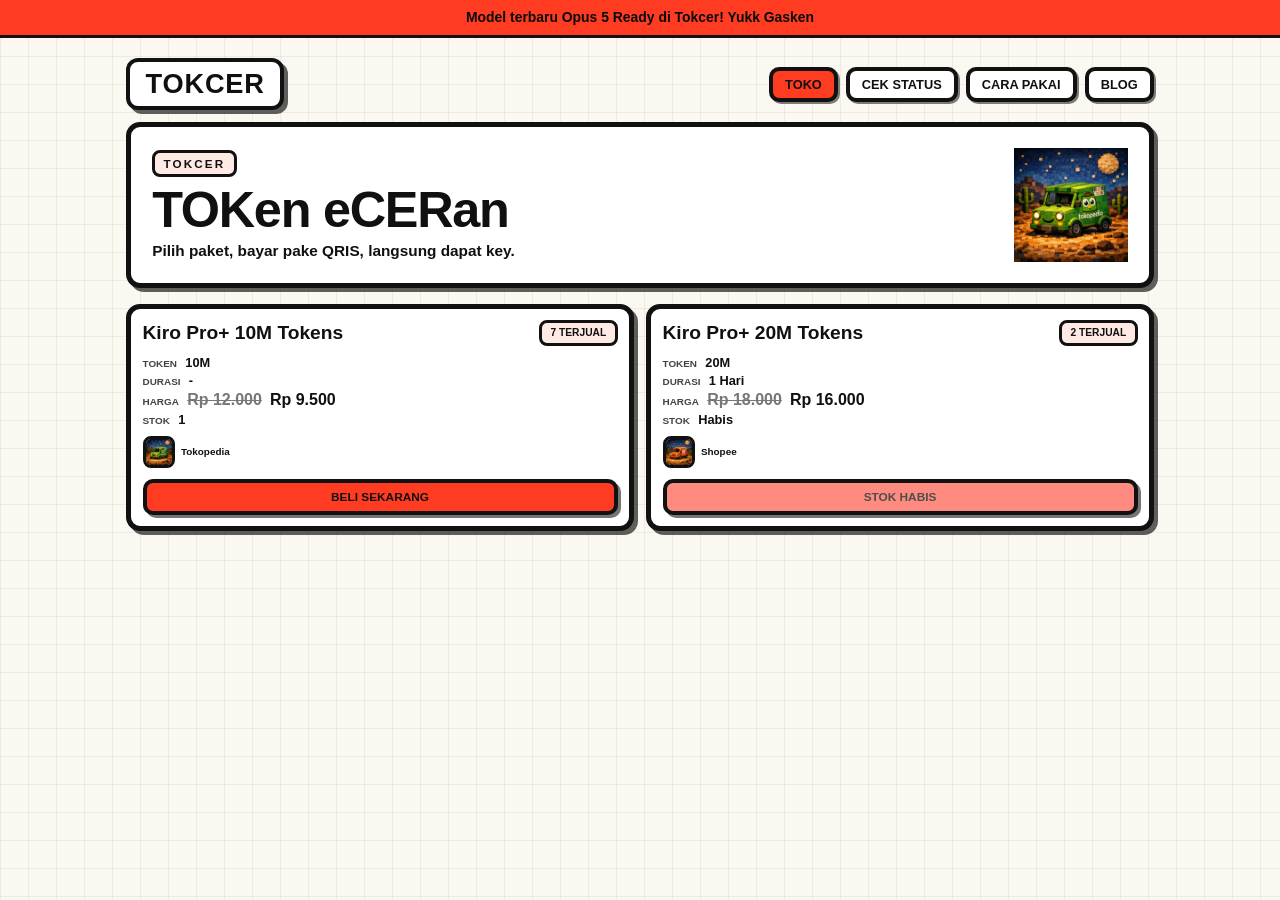
==== index.html @ 510beac7 "Merge branch 'main' of https://github.com/Patrama/Simple-Bio" ====
<!doctype html>
<html lang="en">
  <head>
    <meta charset="UTF-8" />
    <meta
      name="viewport"
      content="width=device-width, initial-scale=1.0, viewport-fit=cover"
    />
    <meta
      name="description"
      content="TOKCER storefront for instant token packages."
    />
    <link
      rel="icon"
      type="image/x-icon"
      href="page/tokopedia/img/Tokped-ICO.webp"
      sizes="16x16"
    />
    <title>TOKCER</title>

    <link rel="preload" as="image" href="img/Tokopedia.webp" />
    <link rel="preload" as="image" href="img/Shopee.webp" />
    <link rel="stylesheet" href="css/style.css" />
  </head>
  <body>
    <div class="announcement" role="status">
      Model terbaru Opus 5 Ready di Tokcer! Yukk Gasken
    </div>

    <div class="viewport">
      <div class="page">
        <header class="top-nav">
          <a href="index.html" class="logo" aria-label="TOKCER homepage"
            >TOKCER</a
          >

          <nav class="menu" aria-label="Primary">
            <a class="pill active" href="index.html">TOKO</a>
            <a class="pill" href="page/tokopedia/index.html">CEK STATUS</a>
            <a class="pill" href="page/shopee/index.html">CARA PAKAI</a>
            <a class="pill" href="#">BLOG</a>
          </nav>
        </header>

        <main>
          <section class="hero frame" aria-labelledby="heroHeading">
            <div class="hero-copy">
              <p class="hero-kicker">TOKCER</p>
              <h1 id="heroHeading">TOKen eCERan</h1>
              <p class="hero-subtitle">
                Pilih paket, bayar pake QRIS, langsung dapat key.
              </p>
            </div>
            <img
              src="img/Tokopedia.webp"
              width="112"
              height="112"
              fetchpriority="high"
              decoding="async"
              alt="TOKCER mascot"
              class="hero-mascot"
            />
          </section>

          <section
            aria-label="Product list"
            id="productGrid"
            class="product-grid"
          ></section>
        </main>

        <!-- <footer class="page-footer">
        <small>© 2026 TOKCER</small>
        <nav aria-label="Footer links">
          <a href="index.html">TOKO</a>
          <a href="page/tokopedia/index.html">CEK STATUS</a>
          <a href="page/shopee/index.html">CARA PAKAI</a>
          <a href="#">BLOG</a>
        </nav>
      </footer> -->
      </div>
    </div>

    <script src="js/script.js" defer></script>
  </body>
</html>
---- css/style.css ----
:root {
  --bg: #fbf8f1;
  --ink: #101010;
  --ink-soft: #444;
  --accent: #ff3c22;
  --surface: #ffffff;
  --border: #111111;
  --radius: 14px;
  --frame-shadow: 4px 4px 0 rgba(0, 0, 0, 0.62);
}

* {
  box-sizing: border-box;
}

html,
body {
  margin: 0;
  padding: 0;
  width: 100%;
  height: 100%;
  overflow: hidden;
}

body {
  display: flex;
  flex-direction: column;
  color: var(--ink);
  font-family: "Trebuchet MS", "Segoe UI", Tahoma, sans-serif;
  background-color: var(--bg);
  background-image:
    linear-gradient(to right, rgba(0, 0, 0, 0.05) 1px, transparent 1px),
    linear-gradient(to bottom, rgba(0, 0, 0, 0.05) 1px, transparent 1px);
  background-size: 28px 28px;
}

.announcement {
  flex: 0 0 auto;
  background: var(--accent);
  color: #0a0a0a;
  text-align: center;
  font-weight: 700;
  font-size: 0.87rem;
  padding: 0.58rem 1rem;
  border-bottom: 3px solid var(--border);
}

.viewport {
  flex: 1 1 auto;
  min-height: 0;
  overflow: hidden;
  display: flex;
  justify-content: center;
  align-items: flex-start;
  padding: 0.35rem;
}

.page {
  transform: scale(var(--page-scale, 1));
  transform-origin: top center;
  width: min(1040px, 96vw);
  min-width: 0;
  margin-inline: auto;
  padding: clamp(0.4rem, 1.2vw, 1rem) 0.4rem clamp(0.45rem, 1.2vw, 0.95rem);
}

.top-nav {
  display: flex;
  justify-content: space-between;
  align-items: center;
  gap: 1rem;
  flex-wrap: wrap;
}

.logo {
  text-decoration: none;
  font-size: 1.7rem;
  font-weight: 900;
  letter-spacing: 0.03em;
  color: var(--ink);
  background: var(--surface);
  border: 4px solid var(--border);
  border-radius: 12px;
  padding: 0.35rem 0.95rem;
  box-shadow: var(--frame-shadow);
}

.menu {
  display: flex;
  gap: 0.5rem;
  flex-wrap: wrap;
  justify-content: flex-end;
}

.pill {
  text-decoration: none;
  color: var(--ink);
  font-weight: 900;
  font-size: 0.8rem;
  border: 4px solid var(--border);
  background: var(--surface);
  border-radius: 10px;
  padding: 0.38rem 0.75rem;
  box-shadow: 2px 2px 0 rgba(0, 0, 0, 0.5);
}

.pill:hover,
.pill:focus-visible {
  transform: translate(-1px, -1px);
}

.pill.active {
  background: var(--accent);
}

main {
  margin-top: clamp(0.5rem, 1vw, 1rem);
}

.frame {
  background: var(--surface);
  border: 5px solid var(--border);
  border-radius: var(--radius);
  box-shadow: var(--frame-shadow);
}

.hero {
  display: flex;
  justify-content: space-between;
  gap: 1rem;
  align-items: center;
  padding: clamp(0.62rem, 1.7vw, 1.3rem);
}

.hero-copy {
  min-width: 0;
}

.hero-kicker {
  margin: 0;
  display: inline-block;
  font-size: 0.73rem;
  font-weight: 900;
  letter-spacing: 0.18em;
  background: #ffe9e4;
  border: 3px solid var(--border);
  border-radius: 8px;
  padding: 0.25rem 0.52rem;
}

.hero h1 {
  margin: 0.56rem 0 0;
  font-size: clamp(1.4rem, 4.5vw, 3.15rem);
  line-height: 0.95;
  letter-spacing: -0.025em;
  font-weight: 900;
}

.hero-subtitle {
  margin: 0.5rem 0 0;
  font-size: clamp(0.76rem, 1.2vw, 1rem);
  font-weight: 700;
}

.hero-mascot {
  display: block;
  width: clamp(72px, 13vw, 114px);
  height: auto;
  object-fit: contain;
}

.product-grid {
  margin-top: clamp(0.62rem, 1.5vw, 1rem);
  display: grid;
  grid-template-columns: repeat(2, minmax(0, 1fr));
  gap: 0.7rem;
}

.product-card {
  padding: 0.68rem 0.72rem;
  content-visibility: auto;
  contain-intrinsic-size: 460px;
}

.product-head {
  display: flex;
  align-items: center;
  justify-content: space-between;
  gap: 0.8rem;
}

.product-title {
  margin: 0;
  font-size: clamp(0.86rem, 1.5vw, 1.35rem);
  line-height: 1.14;
}

.sold-badge {
  display: inline-block;
  border: 3px solid var(--border);
  border-radius: 8px;
  padding: 0.28rem 0.52rem;
  font-size: 0.64rem;
  font-weight: 900;
  white-space: nowrap;
  background: #ffe9e4;
}

.meta {
  margin: 0.58rem 0;
  display: grid;
  grid-template-columns: 1fr;
  gap: 0.18rem;
}

.meta-row {
  display: flex;
  align-items: baseline;
  justify-content: flex-start;
  gap: 0.52rem;
}

.meta-label {
  text-transform: uppercase;
  font-size: 0.62rem;
  font-weight: 900;
  color: var(--ink-soft);
}

.meta-value {
  font-size: 0.8rem;
  font-weight: 900;
}

.price-line {
  display: flex;
  align-items: baseline;
  flex-wrap: wrap;
  gap: 0.5rem;
  font-weight: 900;
}

.price-old {
  color: #777;
  text-decoration: line-through;
}

.price-new {
  color: #101010;
}

.buy-btn {
  width: 100%;
  margin-top: 0.42rem;
  border: 4px solid var(--border);
  border-radius: 10px;
  font-size: 0.74rem;
  font-weight: 900;
  padding: 0.46rem 0.6rem;
  background: var(--accent);
  color: #101010;
  box-shadow: 3px 3px 0 rgba(0, 0, 0, 0.54);
  cursor: pointer;
}

.buy-btn:disabled {
  background: #ff8b80;
  color: #4d4d4d;
  cursor: not-allowed;
}

.thumb-link {
  display: inline-flex;
  gap: 0.4rem;
  align-items: center;
  text-decoration: none;
  color: inherit;
}

.thumb-link img {
  width: 32px;
  height: 32px;
  border-radius: 8px;
  object-fit: cover;
  border: 3px solid var(--border);
}

.thumb-link span {
  font-size: 0.62rem;
  font-weight: 900;
}

.page-footer {
  margin-top: 2rem;
  border-top: 2px solid rgba(0, 0, 0, 0.22);
  padding-top: 0.88rem;
  display: flex;
  justify-content: space-between;
  gap: 0.8rem;
  flex-wrap: wrap;
  font-size: 0.8rem;
  font-weight: 800;
}

.page-footer nav {
  display: flex;
  gap: 0.9rem;
  flex-wrap: wrap;
}

.page-footer a {
  color: var(--ink);
}

@media (max-width: 840px) {
  .product-grid {
    grid-template-columns: 1fr;
  }

  .hero {
    align-items: flex-start;
  }
}

@media (max-width: 620px) {
  .top-nav {
    justify-content: center;
  }

  .menu {
    justify-content: center;
  }

  .hero {
    flex-direction: row;
    text-align: left;
  }

  .hero-mascot {
    align-self: flex-end;
  }

  .hero-subtitle {
    line-height: 1.2;
  }
}

@media (max-height: 760px) {
  .announcement {
    font-size: 0.72rem;
    padding-block: 0.4rem;
  }

  .pill {
    border-width: 3px;
    padding: 0.27rem 0.5rem;
    font-size: 0.69rem;
  }

  .logo {
    font-size: 1.2rem;
    border-width: 3px;
    padding: 0.25rem 0.64rem;
  }

  .frame {
    border-width: 4px;
  }
}

@media (max-height: 660px) {
  .thumb-link {
    display: none;
  }
}

@media (max-height: 600px) {
  .hero-subtitle {
    display: none;
  }
}
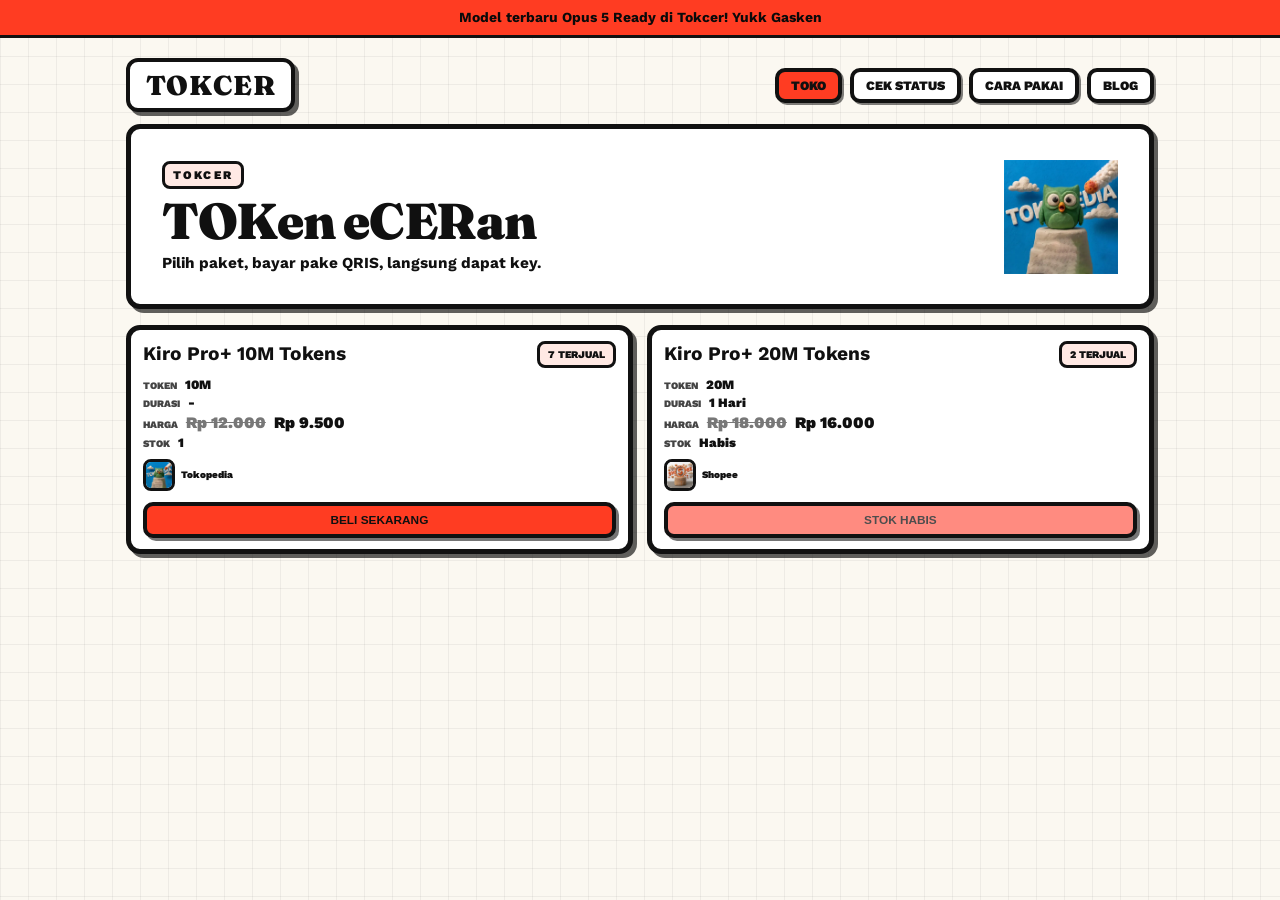
==== commit 7a649cb4: "refactor: remove legacy theme and viewport scripts, add unified storefront logic - Deleted theme-ini" ====
--- a/index.html
+++ b/index.html
@@ -1,3 +1,5 @@
+<!-- @format -->
+
 <!doctype html>
 <html lang="en">
   <head>
@@ -13,13 +15,31 @@
     <link
       rel="icon"
       type="image/x-icon"
-      href="page/tokopedia/img/Tokped-ICO.webp"
+      href="img/Tokped-ICO.webp"
       sizes="16x16"
     />
     <title>TOKCER</title>
 
-    <link rel="preload" as="image" href="img/Tokopedia.webp" />
-    <link rel="preload" as="image" href="img/Shopee.webp" />
+    <link rel="preconnect" href="https://fonts.googleapis.com" />
+    <link rel="preconnect" href="https://fonts.gstatic.com" crossorigin />
+    <link
+      rel="preload"
+      as="image"
+      href="img/Tokopedia-Clay-Style.webp"
+      fetchpriority="high"
+    />
+    <link
+      href="https://fonts.googleapis.com/css2?family=Fraunces:opsz,wght@9..144,900&family=Work+Sans:wght@700;900&display=swap"
+      rel="stylesheet"
+      media="print"
+      onload="this.media = 'all'"
+    />
+    <noscript>
+      <link
+        href="https://fonts.googleapis.com/css2?family=Fraunces:opsz,wght@9..144,900&family=Work+Sans:wght@700;900&display=swap"
+        rel="stylesheet"
+      />
+    </noscript>
     <link rel="stylesheet" href="css/style.css" />
   </head>
   <body>
@@ -36,8 +56,8 @@
 
           <nav class="menu" aria-label="Primary">
             <a class="pill active" href="index.html">TOKO</a>
-            <a class="pill" href="page/tokopedia/index.html">CEK STATUS</a>
-            <a class="pill" href="page/shopee/index.html">CARA PAKAI</a>
+            <a class="pill" href="page/tokopedia.html">CEK STATUS</a>
+            <a class="pill" href="page/shopee.html">CARA PAKAI</a>
             <a class="pill" href="#">BLOG</a>
           </nav>
         </header>
@@ -52,7 +72,7 @@
               </p>
             </div>
             <img
-              src="img/Tokopedia.webp"
+              src="img/Tokopedia-Clay-Style.webp"
               width="112"
               height="112"
               fetchpriority="high"
@@ -73,8 +93,8 @@
         <small>© 2026 TOKCER</small>
         <nav aria-label="Footer links">
           <a href="index.html">TOKO</a>
-          <a href="page/tokopedia/index.html">CEK STATUS</a>
-          <a href="page/shopee/index.html">CARA PAKAI</a>
+          <a href="page/tokopedia.html">CEK STATUS</a>
+          <a href="page/shopee.html">CARA PAKAI</a>
           <a href="#">BLOG</a>
         </nav>
       </footer> -->
--- a/css/style.css
+++ b/css/style.css
@@ -1,3 +1,5 @@
+/** @format */
+
 :root {
   --bg: #fbf8f1;
   --ink: #101010;
@@ -18,15 +20,14 @@
   margin: 0;
   padding: 0;
   width: 100%;
-  height: 100%;
-  overflow: hidden;
 }
 
 body {
+  min-height: 100dvh;
   display: flex;
   flex-direction: column;
   color: var(--ink);
-  font-family: "Trebuchet MS", "Segoe UI", Tahoma, sans-serif;
+  font-family: "Work Sans", "Trebuchet MS", "Segoe UI", Tahoma, sans-serif;
   background-color: var(--bg);
   background-image:
     linear-gradient(to right, rgba(0, 0, 0, 0.05) 1px, transparent 1px),
@@ -47,8 +48,6 @@
 
 .viewport {
   flex: 1 1 auto;
-  min-height: 0;
-  overflow: hidden;
   display: flex;
   justify-content: center;
   align-items: flex-start;
@@ -56,8 +55,6 @@
 }
 
 .page {
-  transform: scale(var(--page-scale, 1));
-  transform-origin: top center;
   width: min(1040px, 96vw);
   min-width: 0;
   margin-inline: auto;
@@ -73,6 +70,7 @@
 }
 
 .logo {
+  font-family: "Fraunces", "Trebuchet MS", Georgia, serif;
   text-decoration: none;
   font-size: 1.7rem;
   font-weight: 900;
@@ -149,6 +147,7 @@
 }
 
 .hero h1 {
+  font-family: "Fraunces", "Trebuchet MS", Georgia, serif;
   margin: 0.56rem 0 0;
   font-size: clamp(1.4rem, 4.5vw, 3.15rem);
   line-height: 0.95;
@@ -172,7 +171,7 @@
 .product-grid {
   margin-top: clamp(0.62rem, 1.5vw, 1rem);
   display: grid;
-  grid-template-columns: repeat(2, minmax(0, 1fr));
+  grid-template-columns: repeat(auto-fit, minmax(min(280px, 100%), 1fr));
   gap: 0.7rem;
 }
 
@@ -180,6 +179,9 @@
   padding: 0.68rem 0.72rem;
   content-visibility: auto;
   contain-intrinsic-size: 460px;
+  transition:
+    transform 0.15s ease,
+    box-shadow 0.15s ease;
 }
 
 .product-head {
@@ -261,6 +263,9 @@
   color: #101010;
   box-shadow: 3px 3px 0 rgba(0, 0, 0, 0.54);
   cursor: pointer;
+  transition:
+    transform 0.15s ease,
+    box-shadow 0.15s ease;
 }
 
 .buy-btn:disabled {
@@ -313,12 +318,24 @@
 }
 
 @media (max-width: 840px) {
-  .product-grid {
-    grid-template-columns: 1fr;
-  }
-
   .hero {
     align-items: flex-start;
+  }
+}
+
+/* Desktop: stronger hero presence and tighter card grid */
+@media (min-width: 900px) {
+  .hero {
+    padding: clamp(1.1rem, 2.4vw, 1.9rem);
+  }
+
+  .hero h1 {
+    font-size: clamp(2.1rem, 4.2vw, 3.15rem);
+  }
+
+  .product-grid {
+    grid-template-columns: repeat(auto-fit, minmax(300px, 1fr));
+    gap: 0.85rem;
   }
 }
 
@@ -379,3 +396,40 @@
     display: none;
   }
 }
+
+:focus-visible {
+  outline: 3px solid var(--accent);
+  outline-offset: 2px;
+}
+
+/* Desktop refinements: hover states only for fine pointers */
+@media (hover: hover) and (pointer: fine) {
+  .logo:hover,
+  .pill:hover {
+    transform: translate(-1px, -1px);
+  }
+
+  .product-card:hover {
+    transform: translate(-2px, -2px);
+    box-shadow: 6px 6px 0 rgba(0, 0, 0, 0.62);
+  }
+
+  .buy-btn:hover {
+    transform: translate(-1px, -1px);
+    box-shadow: 4px 4px 0 rgba(0, 0, 0, 0.54);
+  }
+
+  .buy-btn:active {
+    transform: translate(1px, 1px);
+    box-shadow: 2px 2px 0 rgba(0, 0, 0, 0.54);
+  }
+}
+
+@media (prefers-reduced-motion: reduce) {
+  *,
+  *::before,
+  *::after {
+    transition-duration: 0.01ms !important;
+    animation-duration: 0.01ms !important;
+  }
+}
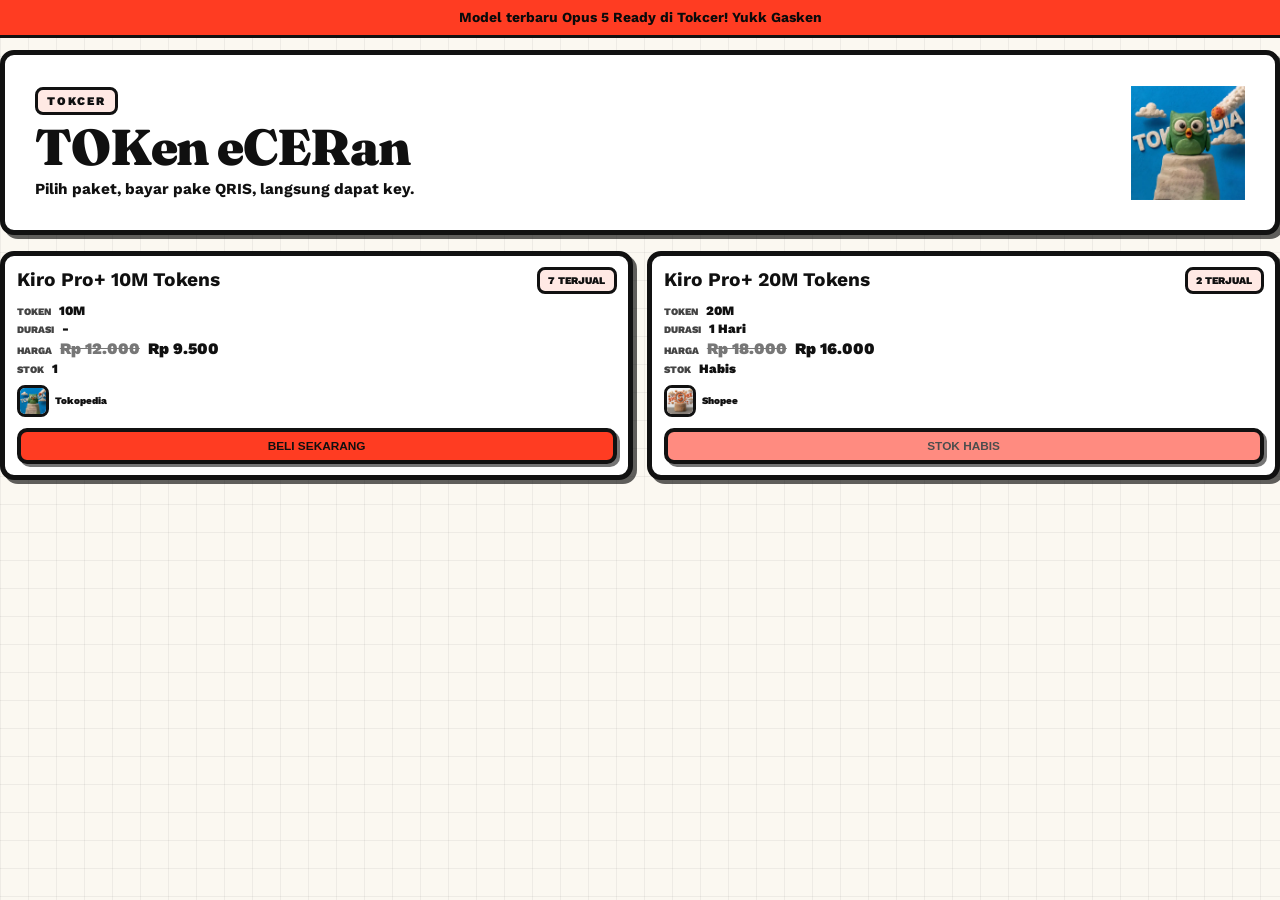
==== commit d7d188f1: "refactor: comment out unused viewport and navigation sections in index.html" ====
--- a/index.html
+++ b/index.html
@@ -47,19 +47,12 @@
       Model terbaru Opus 5 Ready di Tokcer! Yukk Gasken
     </div>
 
-    <div class="viewport">
+    <!-- <div class="viewport">
       <div class="page">
         <header class="top-nav">
           <a href="index.html" class="logo" aria-label="TOKCER homepage"
             >TOKCER</a
-          >
-
-          <nav class="menu" aria-label="Primary">
-            <a class="pill active" href="index.html">TOKO</a>
-            <a class="pill" href="page/tokopedia.html">CEK STATUS</a>
-            <a class="pill" href="page/shopee.html">CARA PAKAI</a>
-            <a class="pill" href="#">BLOG</a>
-          </nav>
+          > -->
         </header>
 
         <main>
@@ -88,16 +81,6 @@
             class="product-grid"
           ></section>
         </main>
-
-        <!-- <footer class="page-footer">
-        <small>© 2026 TOKCER</small>
-        <nav aria-label="Footer links">
-          <a href="index.html">TOKO</a>
-          <a href="page/tokopedia.html">CEK STATUS</a>
-          <a href="page/shopee.html">CARA PAKAI</a>
-          <a href="#">BLOG</a>
-        </nav>
-      </footer> -->
       </div>
     </div>
 
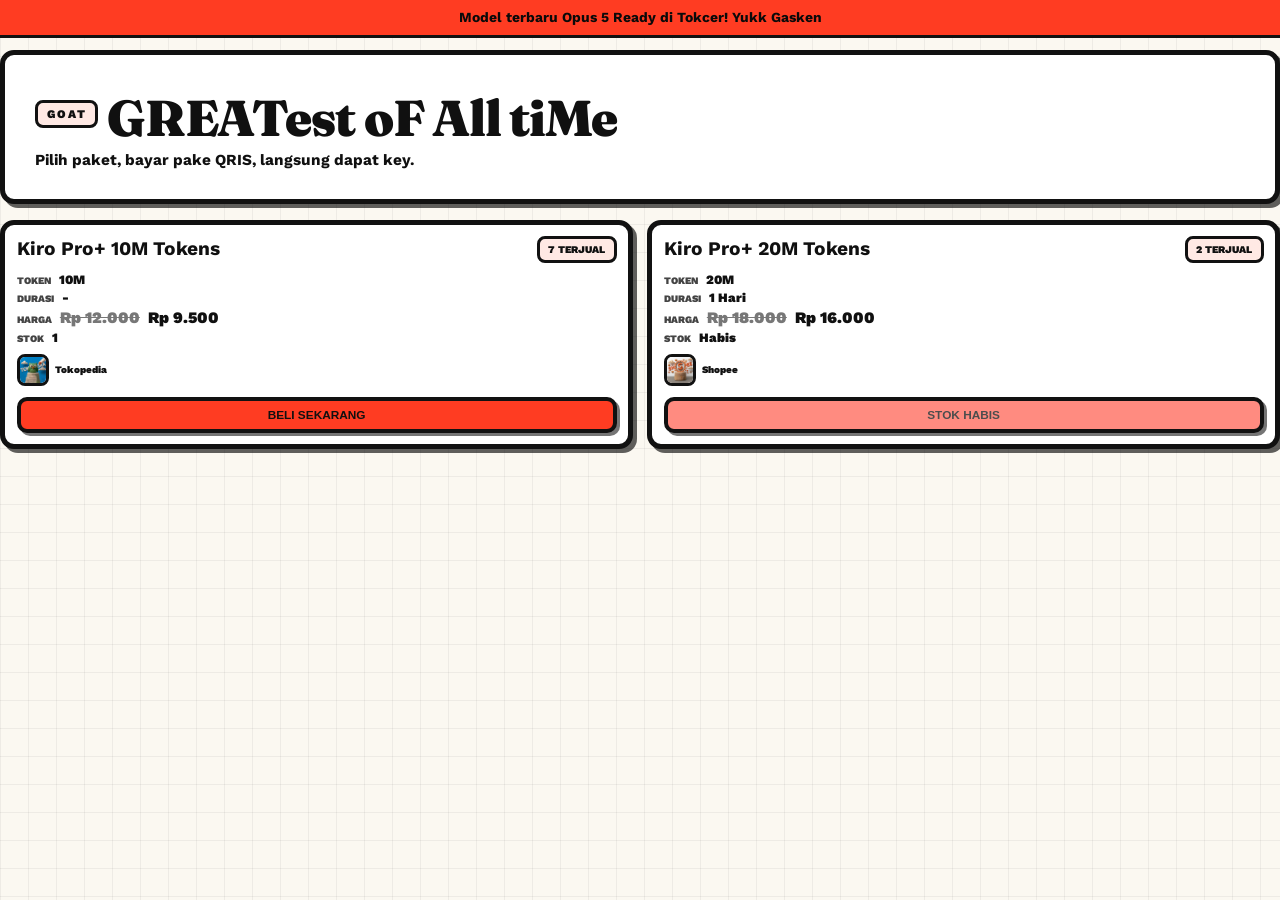
==== commit 7da7ab3a: "feat: enhance hero section layout with flexbox and update content" ====
--- a/index.html
+++ b/index.html
@@ -58,21 +58,14 @@
         <main>
           <section class="hero frame" aria-labelledby="heroHeading">
             <div class="hero-copy">
-              <p class="hero-kicker">TOKCER</p>
-              <h1 id="heroHeading">TOKen eCERan</h1>
+              <div class="hero-heading-row">
+                <p class="hero-kicker">GOAT</p>
+                <h1 id="heroHeading">GREATest oF All tiMe</h1>
+              </div>
               <p class="hero-subtitle">
                 Pilih paket, bayar pake QRIS, langsung dapat key.
               </p>
             </div>
-            <img
-              src="img/Tokopedia-Clay-Style.webp"
-              width="112"
-              height="112"
-              fetchpriority="high"
-              decoding="async"
-              alt="TOKCER mascot"
-              class="hero-mascot"
-            />
           </section>
 
           <section
--- a/css/style.css
+++ b/css/style.css
@@ -134,6 +134,17 @@
   min-width: 0;
 }
 
+.hero-heading-row {
+  display: flex;
+  align-items: center;
+  gap: 0.55rem;
+  flex-wrap: wrap;
+}
+
+.hero-heading-row h1 {
+  margin: 0;
+}
+
 .hero-kicker {
   margin: 0;
   display: inline-block;
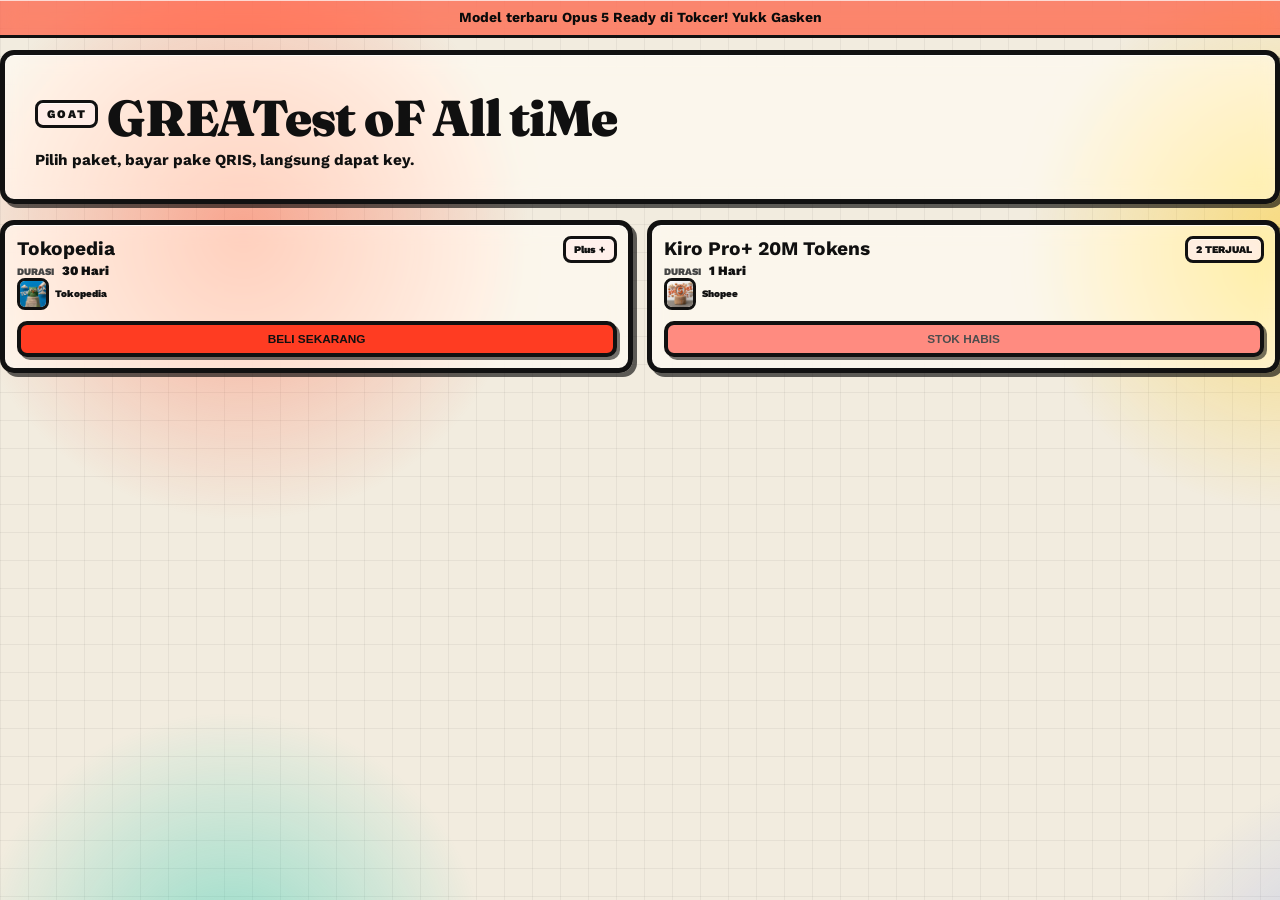
==== commit bce650c5: "feat: update styles for neobrutalism and glassmorphism, enhance product details" ====
--- a/index.html
+++ b/index.html
@@ -12,6 +12,7 @@
       name="description"
       content="TOKCER storefront for instant token packages."
     />
+    <meta name="theme-color" content="#f2ecdf" />
     <link
       rel="icon"
       type="image/x-icon"
--- a/css/style.css
+++ b/css/style.css
@@ -1,14 +1,27 @@
 /** @format */
 
 :root {
-  --bg: #fbf8f1;
+  /* Neobrutalism core */
   --ink: #101010;
   --ink-soft: #444;
   --accent: #ff3c22;
-  --surface: #ffffff;
+  --accent-soft: #ffe9e4;
   --border: #111111;
   --radius: 14px;
   --frame-shadow: 4px 4px 0 rgba(0, 0, 0, 0.62);
+
+  /* Glassmorphism */
+  --glass-bg: rgba(255, 255, 255, 0.55);
+  --glass-bg-strong: rgba(255, 255, 255, 0.68);
+  --glass-blur: 10px;
+  --glass-saturate: 180%;
+  --glass-shine: inset 0 1px 0 rgba(255, 255, 255, 0.7);
+  --accent-glass: rgba(255, 60, 34, 0.58);
+  --accent-soft-glass: rgba(255, 233, 228, 0.62);
+  --blob-1: rgba(255, 92, 60, 0.5);
+  --blob-2: rgba(255, 196, 0, 0.45);
+  --blob-3: rgba(94, 132, 255, 0.42);
+  --blob-4: rgba(0, 196, 168, 0.4);
 }
 
 * {
@@ -28,22 +41,62 @@
   flex-direction: column;
   color: var(--ink);
   font-family: "Work Sans", "Trebuchet MS", "Segoe UI", Tahoma, sans-serif;
-  background-color: var(--bg);
+  /* Warm base + faint neobrutalist blueprint grid (static canvas layer) */
+  background-color: #f2ecdf;
   background-image:
     linear-gradient(to right, rgba(0, 0, 0, 0.05) 1px, transparent 1px),
     linear-gradient(to bottom, rgba(0, 0, 0, 0.05) 1px, transparent 1px);
   background-size: 28px 28px;
 }
 
+/* Color blobs behind the glass — a single fixed layer animated with
+   transform only (GPU-composited, no repaint). */
+body::before {
+  content: "";
+  position: fixed;
+  inset: 0;
+  z-index: -1;
+  pointer-events: none;
+  background-image:
+    radial-gradient(closest-side, var(--blob-1), transparent 72%),
+    radial-gradient(closest-side, var(--blob-2), transparent 72%),
+    radial-gradient(closest-side, var(--blob-3), transparent 72%),
+    radial-gradient(closest-side, var(--blob-4), transparent 72%);
+  background-size:
+    62vmax 62vmax,
+    58vmax 58vmax,
+    64vmax 64vmax,
+    56vmax 56vmax;
+  background-position:
+    -12vw -18vh,
+    72vw -14vh,
+    78vw 72vh,
+    -10vw 68vh;
+  background-repeat: no-repeat;
+  animation: blobFloat 26s ease-in-out infinite alternate;
+}
+
+@keyframes blobFloat {
+  from {
+    transform: translate3d(0, 0, 0) scale(1);
+  }
+  to {
+    transform: translate3d(3vw, 2.5vh, 0) scale(1.08);
+  }
+}
+
 .announcement {
   flex: 0 0 auto;
-  background: var(--accent);
+  background: var(--accent-glass);
+  -webkit-backdrop-filter: blur(var(--glass-blur)) saturate(var(--glass-saturate));
+  backdrop-filter: blur(var(--glass-blur)) saturate(var(--glass-saturate));
   color: #0a0a0a;
   text-align: center;
   font-weight: 700;
   font-size: 0.87rem;
   padding: 0.58rem 1rem;
   border-bottom: 3px solid var(--border);
+  box-shadow: var(--glass-shine);
 }
 
 .viewport {
@@ -76,11 +129,13 @@
   font-weight: 900;
   letter-spacing: 0.03em;
   color: var(--ink);
-  background: var(--surface);
+  background: var(--glass-bg-strong);
+  -webkit-backdrop-filter: blur(var(--glass-blur)) saturate(var(--glass-saturate));
+  backdrop-filter: blur(var(--glass-blur)) saturate(var(--glass-saturate));
   border: 4px solid var(--border);
   border-radius: 12px;
   padding: 0.35rem 0.95rem;
-  box-shadow: var(--frame-shadow);
+  box-shadow: var(--frame-shadow), var(--glass-shine);
 }
 
 .menu {
@@ -96,10 +151,12 @@
   font-weight: 900;
   font-size: 0.8rem;
   border: 4px solid var(--border);
-  background: var(--surface);
+  background: var(--glass-bg-strong);
+  -webkit-backdrop-filter: blur(var(--glass-blur)) saturate(var(--glass-saturate));
+  backdrop-filter: blur(var(--glass-blur)) saturate(var(--glass-saturate));
   border-radius: 10px;
   padding: 0.38rem 0.75rem;
-  box-shadow: 2px 2px 0 rgba(0, 0, 0, 0.5);
+  box-shadow: 2px 2px 0 rgba(0, 0, 0, 0.5), var(--glass-shine);
 }
 
 .pill:hover,
@@ -116,10 +173,12 @@
 }
 
 .frame {
-  background: var(--surface);
+  background: var(--glass-bg);
+  -webkit-backdrop-filter: blur(var(--glass-blur)) saturate(var(--glass-saturate));
+  backdrop-filter: blur(var(--glass-blur)) saturate(var(--glass-saturate));
   border: 5px solid var(--border);
   border-radius: var(--radius);
-  box-shadow: var(--frame-shadow);
+  box-shadow: var(--frame-shadow), var(--glass-shine);
 }
 
 .hero {
@@ -151,10 +210,13 @@
   font-size: 0.73rem;
   font-weight: 900;
   letter-spacing: 0.18em;
-  background: #ffe9e4;
+  background: var(--accent-soft-glass);
+  -webkit-backdrop-filter: blur(6px) saturate(160%);
+  backdrop-filter: blur(6px) saturate(160%);
   border: 3px solid var(--border);
   border-radius: 8px;
   padding: 0.25rem 0.52rem;
+  box-shadow: var(--glass-shine);
 }
 
 .hero h1 {
@@ -216,7 +278,10 @@
   font-size: 0.64rem;
   font-weight: 900;
   white-space: nowrap;
-  background: #ffe9e4;
+  background: var(--accent-soft-glass);
+  -webkit-backdrop-filter: blur(6px) saturate(160%);
+  backdrop-filter: blur(6px) saturate(160%);
+  box-shadow: var(--glass-shine);
 }
 
 .meta {
@@ -444,3 +509,53 @@
     animation-duration: 0.01ms !important;
   }
 }
+
+/* Graceful fallback: browsers without backdrop-filter get solid surfaces */
+@supports not ((backdrop-filter: blur(1px)) or (-webkit-backdrop-filter: blur(1px))) {
+  .announcement,
+  .logo,
+  .pill,
+  .frame,
+  .hero-kicker,
+  .sold-badge {
+    background: #ffffff;
+  }
+
+  .announcement {
+    background: var(--accent);
+  }
+
+  .hero-kicker,
+  .sold-badge {
+    background: var(--accent-soft);
+  }
+}
+
+/* Users who prefer less transparency get solid, high-contrast surfaces */
+@media (prefers-reduced-transparency: reduce) {
+  .announcement,
+  .logo,
+  .pill,
+  .frame,
+  .hero-kicker,
+  .sold-badge {
+    -webkit-backdrop-filter: none;
+    backdrop-filter: none;
+  }
+
+  .announcement,
+  .logo,
+  .pill,
+  .frame {
+    background: #ffffff;
+  }
+
+  .announcement {
+    background: var(--accent);
+  }
+
+  .hero-kicker,
+  .sold-badge {
+    background: var(--accent-soft);
+  }
+}
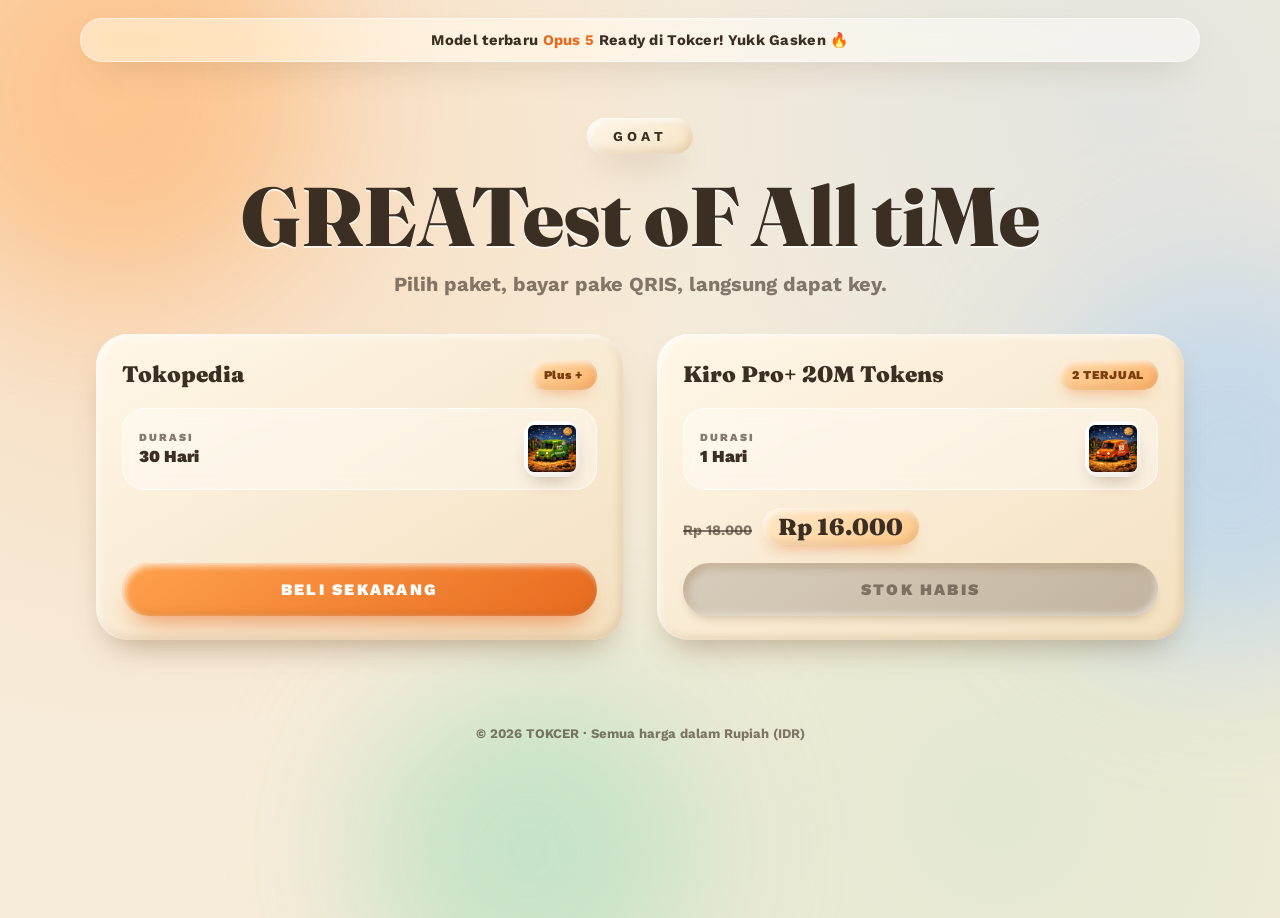
==== commit 1bc061fd: "feat: update styles for claymorphism and glassmorphism, enhance product display and layout" ====
--- a/index.html
+++ b/index.html
@@ -1,83 +1,43 @@
-<!-- @format -->
-
-<!doctype html>
-<html lang="en">
+<!DOCTYPE html>
+<html lang="id">
   <head>
     <meta charset="UTF-8" />
-    <meta
-      name="viewport"
-      content="width=device-width, initial-scale=1.0, viewport-fit=cover"
-    />
-    <meta
-      name="description"
-      content="TOKCER storefront for instant token packages."
-    />
-    <meta name="theme-color" content="#f2ecdf" />
-    <link
-      rel="icon"
-      type="image/x-icon"
-      href="img/Tokped-ICO.webp"
-      sizes="16x16"
-    />
+    <meta name="viewport" content="width=device-width, initial-scale=1.0" />
+    <meta name="theme-color" content="#f7ecd9" />
+    <meta name="description" content="TOKCER - Pilih paket, bayar pake QRIS, langsung dapat key. Model terbaru Opus 5 Ready!" />
     <title>TOKCER</title>
-
+    <link rel="icon" type="image/webp" href="img/Tokped-ICO.webp" />
     <link rel="preconnect" href="https://fonts.googleapis.com" />
     <link rel="preconnect" href="https://fonts.gstatic.com" crossorigin />
     <link
-      rel="preload"
-      as="image"
-      href="img/Tokopedia-Clay-Style.webp"
-      fetchpriority="high"
-    />
-    <link
       href="https://fonts.googleapis.com/css2?family=Fraunces:opsz,wght@9..144,900&family=Work+Sans:wght@700;900&display=swap"
       rel="stylesheet"
-      media="print"
-      onload="this.media = 'all'"
     />
-    <noscript>
-      <link
-        href="https://fonts.googleapis.com/css2?family=Fraunces:opsz,wght@9..144,900&family=Work+Sans:wght@700;900&display=swap"
-        rel="stylesheet"
-      />
-    </noscript>
     <link rel="stylesheet" href="css/style.css" />
   </head>
   <body>
-    <div class="announcement" role="status">
-      Model terbaru Opus 5 Ready di Tokcer! Yukk Gasken
-    </div>
+    <div class="blob blob-a" aria-hidden="true"></div>
+    <div class="blob blob-b" aria-hidden="true"></div>
+    <div class="blob blob-c" aria-hidden="true"></div>
 
-    <!-- <div class="viewport">
-      <div class="page">
-        <header class="top-nav">
-          <a href="index.html" class="logo" aria-label="TOKCER homepage"
-            >TOKCER</a
-          > -->
-        </header>
+    <header class="announcement glass" role="banner">
+      <p>Model terbaru <strong>Opus 5</strong> Ready di Tokcer! Yukk Gasken &#128293;</p>
+    </header>
 
-        <main>
-          <section class="hero frame" aria-labelledby="heroHeading">
-            <div class="hero-copy">
-              <div class="hero-heading-row">
-                <p class="hero-kicker">GOAT</p>
-                <h1 id="heroHeading">GREATest oF All tiMe</h1>
-              </div>
-              <p class="hero-subtitle">
-                Pilih paket, bayar pake QRIS, langsung dapat key.
-              </p>
-            </div>
-          </section>
+    <main>
+      <section class="hero" aria-label="Hero">
+        <p class="hero-kicker clay-chip">GOAT</p>
+        <h1 class="hero-title">GREATest oF All tiMe</h1>
+        <p class="hero-subtitle">Pilih paket, bayar pake QRIS, langsung dapat key.</p>
+      </section>
 
-          <section
-            aria-label="Product list"
-            id="productGrid"
-            class="product-grid"
-          ></section>
-        </main>
-      </div>
-    </div>
+      <section id="productGrid" class="product-grid" aria-label="Daftar produk"></section>
+    </main>
+
+    <footer class="site-footer">
+      <p>&copy; 2026 TOKCER &middot; Semua harga dalam Rupiah (IDR)</p>
+    </footer>
 
     <script src="js/script.js" defer></script>
   </body>
-</html>
+</html>
--- a/css/style.css
+++ b/css/style.css
@@ -1,561 +1,386 @@
-/** @format */
+/* =========================================================
+   TOKCER — Claymorphism × Glassmorphism
+   ========================================================= */
 
 :root {
-  /* Neobrutalism core */
-  --ink: #101010;
-  --ink-soft: #444;
-  --accent: #ff3c22;
-  --accent-soft: #ffe9e4;
-  --border: #111111;
-  --radius: 14px;
-  --frame-shadow: 4px 4px 0 rgba(0, 0, 0, 0.62);
-
-  /* Glassmorphism */
-  --glass-bg: rgba(255, 255, 255, 0.55);
-  --glass-bg-strong: rgba(255, 255, 255, 0.68);
-  --glass-blur: 10px;
-  --glass-saturate: 180%;
-  --glass-shine: inset 0 1px 0 rgba(255, 255, 255, 0.7);
-  --accent-glass: rgba(255, 60, 34, 0.58);
-  --accent-soft-glass: rgba(255, 233, 228, 0.62);
-  --blob-1: rgba(255, 92, 60, 0.5);
-  --blob-2: rgba(255, 196, 0, 0.45);
-  --blob-3: rgba(94, 132, 255, 0.42);
-  --blob-4: rgba(0, 196, 168, 0.4);
+  --cream: #f7ecd9;
+  --clay: #fff4e2;
+  --clay-deep: #f2dfc0;
+  --ink: #3b2f23;
+  --ink-soft: rgba(59, 47, 35, 0.62);
+  --accent: #ff8a3d;
+  --accent-deep: #e86a1f;
+  --mint: #8fd8b2;
+  --sky: #9ec8f7;
+
+  --radius-lg: 32px;
+  --radius-md: 22px;
+  --radius-sm: 14px;
+
+  /* Clay signature shadows: soft dark under-shadow + white inner highlight */
+  --clay-shadow: 0 18px 32px -14px rgba(99, 66, 30, 0.4);
+  --clay-inset: inset 3px 3px 6px rgba(255, 255, 255, 0.75),
+    inset -3px -3px 8px rgba(140, 95, 40, 0.18);
+  --clay-press: inset 4px 4px 10px rgba(140, 95, 40, 0.3),
+    inset -2px -2px 6px rgba(255, 255, 255, 0.6);
+
+  --glass-bg: rgba(255, 255, 255, 0.5);
+  --glass-blur: 18px;
+  --glass-border: rgba(255, 255, 255, 0.55);
+
+  --font-display: "Fraunces", Georgia, serif;
+  --font-body: "Work Sans", "Segoe UI", system-ui, sans-serif;
 }
 
 * {
   box-sizing: border-box;
-}
-
-html,
-body {
   margin: 0;
   padding: 0;
-  width: 100%;
+}
+
+html {
+  scroll-behavior: smooth;
 }
 
 body {
   min-height: 100dvh;
+  font-family: var(--font-body);
+  font-weight: 700;
+  color: var(--ink);
+  background:
+    radial-gradient(circle at 12% 18%, rgba(255, 138, 61, 0.18), transparent 42%),
+    radial-gradient(circle at 88% 12%, rgba(158, 200, 247, 0.22), transparent 42%),
+    radial-gradient(circle at 78% 88%, rgba(143, 216, 178, 0.2), transparent 42%),
+    var(--cream);
+  overflow-x: hidden;
+}
+
+/* ---------- Animated background blobs ---------- */
+.blob {
+  position: fixed;
+  z-index: -1;
+  border-radius: 50%;
+  filter: blur(70px);
+  opacity: 0.55;
+  animation: blob-drift 18s ease-in-out infinite alternate;
+}
+
+.blob-a {
+  width: 420px;
+  height: 420px;
+  top: -120px;
+  left: -100px;
+  background: #ffb36b;
+}
+
+.blob-b {
+  width: 380px;
+  height: 380px;
+  top: 30%;
+  right: -140px;
+  background: #a5ccf5;
+  animation-delay: -6s;
+}
+
+.blob-c {
+  width: 340px;
+  height: 340px;
+  bottom: -120px;
+  left: 28%;
+  background: #9fdcbc;
+  animation-delay: -12s;
+}
+
+@keyframes blob-drift {
+  to {
+    transform: translate(40px, 30px) scale(1.12);
+  }
+}
+
+/* ---------- Glass helper ---------- */
+.glass {
+  background: var(--glass-bg);
+  -webkit-backdrop-filter: blur(var(--glass-blur)) saturate(170%);
+  backdrop-filter: blur(var(--glass-blur)) saturate(170%);
+  border: 1.5px solid var(--glass-border);
+  box-shadow: 0 14px 34px -16px rgba(99, 66, 30, 0.35);
+}
+
+/* ---------- Announcement bar ---------- */
+.announcement {
+  margin: 18px auto 0;
+  max-width: 1120px;
+  width: calc(100% - 32px);
+  border-radius: 999px;
+  padding: 12px 22px;
+  text-align: center;
+  font-size: 0.92rem;
+  letter-spacing: 0.02em;
+}
+
+.announcement strong {
+  color: var(--accent-deep);
+}
+
+/* ---------- Hero ---------- */
+.hero {
+  text-align: center;
+  padding: 56px 20px 28px;
+}
+
+.hero-kicker {
+  display: inline-block;
+  font-size: 0.85rem;
+  letter-spacing: 0.32em;
+  text-transform: uppercase;
+}
+
+.clay-chip {
+  padding: 10px 26px;
+  border-radius: 999px;
+  background: linear-gradient(145deg, #fff6e8, #f6e3c4);
+  box-shadow: var(--clay-shadow), var(--clay-inset);
+}
+
+.hero-title {
+  font-family: var(--font-display);
+  font-weight: 900;
+  font-size: clamp(2.6rem, 8vw, 5.2rem);
+  line-height: 0.98;
+  margin: 22px 0 14px;
+  color: var(--ink);
+  text-shadow: 0 2px 0 rgba(255, 255, 255, 0.7);
+}
+
+.hero-subtitle {
+  font-size: clamp(1rem, 2.4vw, 1.25rem);
+  color: var(--ink-soft);
+}
+
+/* ---------- Product grid ---------- */
+.product-grid {
+  max-width: 1120px;
+  margin: 0 auto;
+  padding: 10px 16px 60px;
+  display: grid;
+  grid-template-columns: repeat(auto-fit, minmax(min(100%, 340px), 1fr));
+  gap: 34px;
+}
+
+/* ---------- Product card ---------- */
+.product-card {
+  border-radius: var(--radius-lg);
+  background: linear-gradient(150deg, #fff7e8, #f3e0c0);
+  padding: 26px 26px 24px;
+  box-shadow: var(--clay-shadow), var(--clay-inset);
   display: flex;
   flex-direction: column;
+  gap: 18px;
+  transition: transform 0.25s ease, box-shadow 0.25s ease;
+}
+
+.product-card:hover {
+  transform: translateY(-6px);
+  box-shadow: 0 26px 44px -18px rgba(99, 66, 30, 0.5), var(--clay-inset);
+}
+
+/* Head: title + sold badge */
+.product-head {
+  display: flex;
+  align-items: center;
+  justify-content: space-between;
+  gap: 12px;
+}
+
+.product-title {
+  font-family: var(--font-display);
+  font-size: 1.4rem;
+  font-weight: 900;
+  line-height: 1.05;
+}
+
+.sold-badge {
+  flex: 0 0 auto;
+  font-size: 0.75rem;
+  font-weight: 900;
+  letter-spacing: 0.06em;
+  padding: 8px 14px;
+  border-radius: 999px;
+  background: linear-gradient(145deg, #ffd9a8, #ffb36b);
+  color: #7a3d0d;
+  box-shadow: 0 8px 16px -8px rgba(232, 106, 31, 0.55), var(--clay-inset);
+}
+
+/* Body: Durasi (left) + brand logo (right, vertically centered) */
+.product-body {
+  display: flex;
+  align-items: center;
+  justify-content: space-between;
+  gap: 14px;
+  padding: 12px 16px;
+  border-radius: var(--radius-md);
+  background: rgba(255, 255, 255, 0.38);
+  border: 1.5px solid rgba(255, 255, 255, 0.6);
+  -webkit-backdrop-filter: blur(8px);
+  backdrop-filter: blur(8px);
+}
+
+.meta-col {
+  display: flex;
+  flex-direction: column;
+  gap: 2px;
+  min-width: 0;
+}
+
+.meta-label {
+  font-size: 0.68rem;
+  font-weight: 900;
+  letter-spacing: 0.18em;
+  text-transform: uppercase;
+  color: var(--ink-soft);
+}
+
+.meta-value {
+  font-size: 1.05rem;
+  font-weight: 900;
   color: var(--ink);
-  font-family: "Work Sans", "Trebuchet MS", "Segoe UI", Tahoma, sans-serif;
-  /* Warm base + faint neobrutalist blueprint grid (static canvas layer) */
-  background-color: #f2ecdf;
-  background-image:
-    linear-gradient(to right, rgba(0, 0, 0, 0.05) 1px, transparent 1px),
-    linear-gradient(to bottom, rgba(0, 0, 0, 0.05) 1px, transparent 1px);
-  background-size: 28px 28px;
-}
-
-/* Color blobs behind the glass — a single fixed layer animated with
-   transform only (GPU-composited, no repaint). */
-body::before {
-  content: "";
-  position: fixed;
-  inset: 0;
-  z-index: -1;
-  pointer-events: none;
-  background-image:
-    radial-gradient(closest-side, var(--blob-1), transparent 72%),
-    radial-gradient(closest-side, var(--blob-2), transparent 72%),
-    radial-gradient(closest-side, var(--blob-3), transparent 72%),
-    radial-gradient(closest-side, var(--blob-4), transparent 72%);
-  background-size:
-    62vmax 62vmax,
-    58vmax 58vmax,
-    64vmax 64vmax,
-    56vmax 56vmax;
-  background-position:
-    -12vw -18vh,
-    72vw -14vh,
-    78vw 72vh,
-    -10vw 68vh;
-  background-repeat: no-repeat;
-  animation: blobFloat 26s ease-in-out infinite alternate;
-}
-
-@keyframes blobFloat {
-  from {
-    transform: translate3d(0, 0, 0) scale(1);
-  }
-  to {
-    transform: translate3d(3vw, 2.5vh, 0) scale(1.08);
-  }
-}
-
-.announcement {
+}
+
+.brand-logo-container {
   flex: 0 0 auto;
-  background: var(--accent-glass);
-  -webkit-backdrop-filter: blur(var(--glass-blur)) saturate(var(--glass-saturate));
-  backdrop-filter: blur(var(--glass-blur)) saturate(var(--glass-saturate));
-  color: #0a0a0a;
-  text-align: center;
-  font-weight: 700;
-  font-size: 0.87rem;
-  padding: 0.58rem 1rem;
-  border-bottom: 3px solid var(--border);
-  box-shadow: var(--glass-shine);
-}
-
-.viewport {
-  flex: 1 1 auto;
-  display: flex;
+  display: flex;
+  align-items: center;
   justify-content: center;
-  align-items: flex-start;
-  padding: 0.35rem;
-}
-
-.page {
-  width: min(1040px, 96vw);
-  min-width: 0;
-  margin-inline: auto;
-  padding: clamp(0.4rem, 1.2vw, 1rem) 0.4rem clamp(0.45rem, 1.2vw, 0.95rem);
-}
-
-.top-nav {
-  display: flex;
-  justify-content: space-between;
-  align-items: center;
-  gap: 1rem;
-  flex-wrap: wrap;
-}
-
-.logo {
-  font-family: "Fraunces", "Trebuchet MS", Georgia, serif;
-  text-decoration: none;
-  font-size: 1.7rem;
-  font-weight: 900;
-  letter-spacing: 0.03em;
-  color: var(--ink);
-  background: var(--glass-bg-strong);
-  -webkit-backdrop-filter: blur(var(--glass-blur)) saturate(var(--glass-saturate));
-  backdrop-filter: blur(var(--glass-blur)) saturate(var(--glass-saturate));
-  border: 4px solid var(--border);
-  border-radius: 12px;
-  padding: 0.35rem 0.95rem;
-  box-shadow: var(--frame-shadow), var(--glass-shine);
-}
-
-.menu {
-  display: flex;
-  gap: 0.5rem;
-  flex-wrap: wrap;
-  justify-content: flex-end;
-}
-
-.pill {
-  text-decoration: none;
-  color: var(--ink);
-  font-weight: 900;
-  font-size: 0.8rem;
-  border: 4px solid var(--border);
-  background: var(--glass-bg-strong);
-  -webkit-backdrop-filter: blur(var(--glass-blur)) saturate(var(--glass-saturate));
-  backdrop-filter: blur(var(--glass-blur)) saturate(var(--glass-saturate));
-  border-radius: 10px;
-  padding: 0.38rem 0.75rem;
-  box-shadow: 2px 2px 0 rgba(0, 0, 0, 0.5), var(--glass-shine);
-}
-
-.pill:hover,
-.pill:focus-visible {
-  transform: translate(-1px, -1px);
-}
-
-.pill.active {
-  background: var(--accent);
-}
-
-main {
-  margin-top: clamp(0.5rem, 1vw, 1rem);
-}
-
-.frame {
-  background: var(--glass-bg);
-  -webkit-backdrop-filter: blur(var(--glass-blur)) saturate(var(--glass-saturate));
-  backdrop-filter: blur(var(--glass-blur)) saturate(var(--glass-saturate));
-  border: 5px solid var(--border);
-  border-radius: var(--radius);
-  box-shadow: var(--frame-shadow), var(--glass-shine);
-}
-
-.hero {
-  display: flex;
-  justify-content: space-between;
-  gap: 1rem;
-  align-items: center;
-  padding: clamp(0.62rem, 1.7vw, 1.3rem);
-}
-
-.hero-copy {
-  min-width: 0;
-}
-
-.hero-heading-row {
-  display: flex;
-  align-items: center;
-  gap: 0.55rem;
-  flex-wrap: wrap;
-}
-
-.hero-heading-row h1 {
-  margin: 0;
-}
-
-.hero-kicker {
-  margin: 0;
-  display: inline-block;
-  font-size: 0.73rem;
-  font-weight: 900;
-  letter-spacing: 0.18em;
-  background: var(--accent-soft-glass);
-  -webkit-backdrop-filter: blur(6px) saturate(160%);
-  backdrop-filter: blur(6px) saturate(160%);
-  border: 3px solid var(--border);
-  border-radius: 8px;
-  padding: 0.25rem 0.52rem;
-  box-shadow: var(--glass-shine);
-}
-
-.hero h1 {
-  font-family: "Fraunces", "Trebuchet MS", Georgia, serif;
-  margin: 0.56rem 0 0;
-  font-size: clamp(1.4rem, 4.5vw, 3.15rem);
-  line-height: 0.95;
-  letter-spacing: -0.025em;
-  font-weight: 900;
-}
-
-.hero-subtitle {
-  margin: 0.5rem 0 0;
-  font-size: clamp(0.76rem, 1.2vw, 1rem);
-  font-weight: 700;
-}
-
-.hero-mascot {
-  display: block;
-  width: clamp(72px, 13vw, 114px);
+  width: 56px;
+  height: 56px;
+  border-radius: var(--radius-sm);
+  background: #ffffff;
+  box-shadow: 0 10px 18px -8px rgba(99, 66, 30, 0.35), var(--clay-inset);
+}
+
+.brand-logo {
+  max-width: 84%;
+  max-height: 84%;
+  width: auto;
   height: auto;
   object-fit: contain;
-}
-
-.product-grid {
-  margin-top: clamp(0.62rem, 1.5vw, 1rem);
-  display: grid;
-  grid-template-columns: repeat(auto-fit, minmax(min(280px, 100%), 1fr));
-  gap: 0.7rem;
-}
-
-.product-card {
-  padding: 0.68rem 0.72rem;
-  content-visibility: auto;
-  contain-intrinsic-size: 460px;
-  transition:
-    transform 0.15s ease,
-    box-shadow 0.15s ease;
-}
-
-.product-head {
-  display: flex;
-  align-items: center;
-  justify-content: space-between;
-  gap: 0.8rem;
-}
-
-.product-title {
-  margin: 0;
-  font-size: clamp(0.86rem, 1.5vw, 1.35rem);
-  line-height: 1.14;
-}
-
-.sold-badge {
-  display: inline-block;
-  border: 3px solid var(--border);
-  border-radius: 8px;
-  padding: 0.28rem 0.52rem;
-  font-size: 0.64rem;
-  font-weight: 900;
-  white-space: nowrap;
-  background: var(--accent-soft-glass);
-  -webkit-backdrop-filter: blur(6px) saturate(160%);
-  backdrop-filter: blur(6px) saturate(160%);
-  box-shadow: var(--glass-shine);
-}
-
-.meta {
-  margin: 0.58rem 0;
-  display: grid;
-  grid-template-columns: 1fr;
-  gap: 0.18rem;
-}
-
-.meta-row {
-  display: flex;
-  align-items: baseline;
-  justify-content: flex-start;
-  gap: 0.52rem;
-}
-
-.meta-label {
-  text-transform: uppercase;
-  font-size: 0.62rem;
-  font-weight: 900;
-  color: var(--ink-soft);
-}
-
-.meta-value {
-  font-size: 0.8rem;
-  font-weight: 900;
-}
-
-.price-line {
+  border-radius: 6px;
+}
+
+/* Price row */
+.price-row {
   display: flex;
   align-items: baseline;
   flex-wrap: wrap;
-  gap: 0.5rem;
-  font-weight: 900;
-}
-
-.price-old {
-  color: #777;
+  gap: 10px;
+}
+
+.old-price {
+  font-size: 0.9rem;
+  color: var(--ink-soft);
   text-decoration: line-through;
-}
-
-.price-new {
-  color: #101010;
-}
-
+  text-decoration-thickness: 2px;
+}
+
+.new-price {
+  font-size: 1.45rem;
+  font-weight: 900;
+  font-family: var(--font-display);
+  padding: 4px 16px;
+  border-radius: 999px;
+  background: linear-gradient(145deg, #ffe9c9, #ffca8a);
+  box-shadow: 0 10px 18px -10px rgba(232, 106, 31, 0.6), var(--clay-inset);
+}
+
+/* Buy button */
 .buy-btn {
-  width: 100%;
-  margin-top: 0.42rem;
-  border: 4px solid var(--border);
-  border-radius: 10px;
-  font-size: 0.74rem;
-  font-weight: 900;
-  padding: 0.46rem 0.6rem;
-  background: var(--accent);
-  color: #101010;
-  box-shadow: 3px 3px 0 rgba(0, 0, 0, 0.54);
+  margin-top: auto;
+  display: block;
+  text-align: center;
+  text-decoration: none;
+  border: none;
   cursor: pointer;
-  transition:
-    transform 0.15s ease,
-    box-shadow 0.15s ease;
+  font-family: var(--font-body);
+  font-weight: 900;
+  font-size: 1rem;
+  letter-spacing: 0.14em;
+  color: #fff;
+  padding: 17px 20px;
+  border-radius: 999px;
+  background: linear-gradient(145deg, #ffa24d, #e86a1f);
+  box-shadow: 0 16px 26px -12px rgba(232, 106, 31, 0.7), var(--clay-inset);
+  transition: transform 0.15s ease, box-shadow 0.15s ease, filter 0.2s ease;
+}
+
+.buy-btn:hover:not(:disabled) {
+  transform: translateY(-3px);
+  filter: brightness(1.05);
+}
+
+.buy-btn:active:not(:disabled) {
+  transform: translateY(1px);
+  box-shadow: 0 6px 12px -6px rgba(232, 106, 31, 0.6), var(--clay-press);
 }
 
 .buy-btn:disabled {
-  background: #ff8b80;
-  color: #4d4d4d;
   cursor: not-allowed;
-}
-
-.thumb-link {
-  display: inline-flex;
-  gap: 0.4rem;
-  align-items: center;
-  text-decoration: none;
-  color: inherit;
-}
-
-.thumb-link img {
-  width: 32px;
-  height: 32px;
-  border-radius: 8px;
-  object-fit: cover;
-  border: 3px solid var(--border);
-}
-
-.thumb-link span {
-  font-size: 0.62rem;
-  font-weight: 900;
-}
-
-.page-footer {
-  margin-top: 2rem;
-  border-top: 2px solid rgba(0, 0, 0, 0.22);
-  padding-top: 0.88rem;
-  display: flex;
-  justify-content: space-between;
-  gap: 0.8rem;
-  flex-wrap: wrap;
-  font-size: 0.8rem;
-  font-weight: 800;
-}
-
-.page-footer nav {
-  display: flex;
-  gap: 0.9rem;
-  flex-wrap: wrap;
-}
-
-.page-footer a {
-  color: var(--ink);
-}
-
-@media (max-width: 840px) {
-  .hero {
-    align-items: flex-start;
-  }
-}
-
-/* Desktop: stronger hero presence and tighter card grid */
-@media (min-width: 900px) {
-  .hero {
-    padding: clamp(1.1rem, 2.4vw, 1.9rem);
-  }
-
-  .hero h1 {
-    font-size: clamp(2.1rem, 4.2vw, 3.15rem);
-  }
-
+  background: linear-gradient(145deg, #d8cdbc, #c2b49f);
+  color: rgba(59, 47, 35, 0.55);
+  box-shadow: 0 6px 10px -4px rgba(99, 66, 30, 0.25), var(--clay-press);
+}
+
+/* ---------- Footer ---------- */
+.site-footer {
+  text-align: center;
+  padding: 26px 16px 34px;
+  font-size: 0.82rem;
+  color: var(--ink-soft);
+}
+
+/* ---------- Responsive ---------- */
+@media (max-width: 620px) {
   .product-grid {
-    grid-template-columns: repeat(auto-fit, minmax(300px, 1fr));
-    gap: 0.85rem;
-  }
-}
-
-@media (max-width: 620px) {
-  .top-nav {
-    justify-content: center;
-  }
-
-  .menu {
-    justify-content: center;
-  }
-
-  .hero {
-    flex-direction: row;
-    text-align: left;
-  }
-
-  .hero-mascot {
-    align-self: flex-end;
-  }
-
-  .hero-subtitle {
-    line-height: 1.2;
-  }
-}
-
-@media (max-height: 760px) {
+    gap: 26px;
+  }
+
+  .product-card {
+    padding: 22px 20px 20px;
+  }
+
   .announcement {
-    font-size: 0.72rem;
-    padding-block: 0.4rem;
-  }
-
-  .pill {
-    border-width: 3px;
-    padding: 0.27rem 0.5rem;
-    font-size: 0.69rem;
-  }
-
-  .logo {
-    font-size: 1.2rem;
-    border-width: 3px;
-    padding: 0.25rem 0.64rem;
-  }
-
-  .frame {
-    border-width: 4px;
-  }
-}
-
-@media (max-height: 660px) {
-  .thumb-link {
-    display: none;
-  }
-}
-
-@media (max-height: 600px) {
-  .hero-subtitle {
-    display: none;
-  }
-}
-
-:focus-visible {
-  outline: 3px solid var(--accent);
-  outline-offset: 2px;
-}
-
-/* Desktop refinements: hover states only for fine pointers */
-@media (hover: hover) and (pointer: fine) {
-  .logo:hover,
-  .pill:hover {
-    transform: translate(-1px, -1px);
-  }
-
-  .product-card:hover {
-    transform: translate(-2px, -2px);
-    box-shadow: 6px 6px 0 rgba(0, 0, 0, 0.62);
-  }
-
-  .buy-btn:hover {
-    transform: translate(-1px, -1px);
-    box-shadow: 4px 4px 0 rgba(0, 0, 0, 0.54);
-  }
-
-  .buy-btn:active {
-    transform: translate(1px, 1px);
-    box-shadow: 2px 2px 0 rgba(0, 0, 0, 0.54);
-  }
-}
-
+    font-size: 0.8rem;
+    padding: 10px 14px;
+  }
+}
+
+/* ---------- Reduced motion / fallbacks ---------- */
 @media (prefers-reduced-motion: reduce) {
-  *,
-  *::before,
-  *::after {
-    transition-duration: 0.01ms !important;
-    animation-duration: 0.01ms !important;
-  }
-}
-
-/* Graceful fallback: browsers without backdrop-filter get solid surfaces */
+  html {
+    scroll-behavior: auto;
+  }
+
+  .blob {
+    animation: none;
+  }
+
+  .product-card {
+    transition: none;
+  }
+}
+
 @supports not ((backdrop-filter: blur(1px)) or (-webkit-backdrop-filter: blur(1px))) {
-  .announcement,
-  .logo,
-  .pill,
-  .frame,
-  .hero-kicker,
-  .sold-badge {
-    background: #ffffff;
-  }
-
-  .announcement {
-    background: var(--accent);
-  }
-
-  .hero-kicker,
-  .sold-badge {
-    background: var(--accent-soft);
-  }
-}
-
-/* Users who prefer less transparency get solid, high-contrast surfaces */
+  .glass {
+    background: rgba(255, 255, 255, 0.82);
+  }
+
+  .product-body {
+    background: rgba(255, 255, 255, 0.72);
+  }
+}
+
 @media (prefers-reduced-transparency: reduce) {
-  .announcement,
-  .logo,
-  .pill,
-  .frame,
-  .hero-kicker,
-  .sold-badge {
-    -webkit-backdrop-filter: none;
-    backdrop-filter: none;
-  }
-
-  .announcement,
-  .logo,
-  .pill,
-  .frame {
-    background: #ffffff;
-  }
-
-  .announcement {
-    background: var(--accent);
-  }
-
-  .hero-kicker,
-  .sold-badge {
-    background: var(--accent-soft);
-  }
-}
+  .glass,
+  .product-body {
+    background: rgba(255, 255, 255, 0.92);
+  }
+}
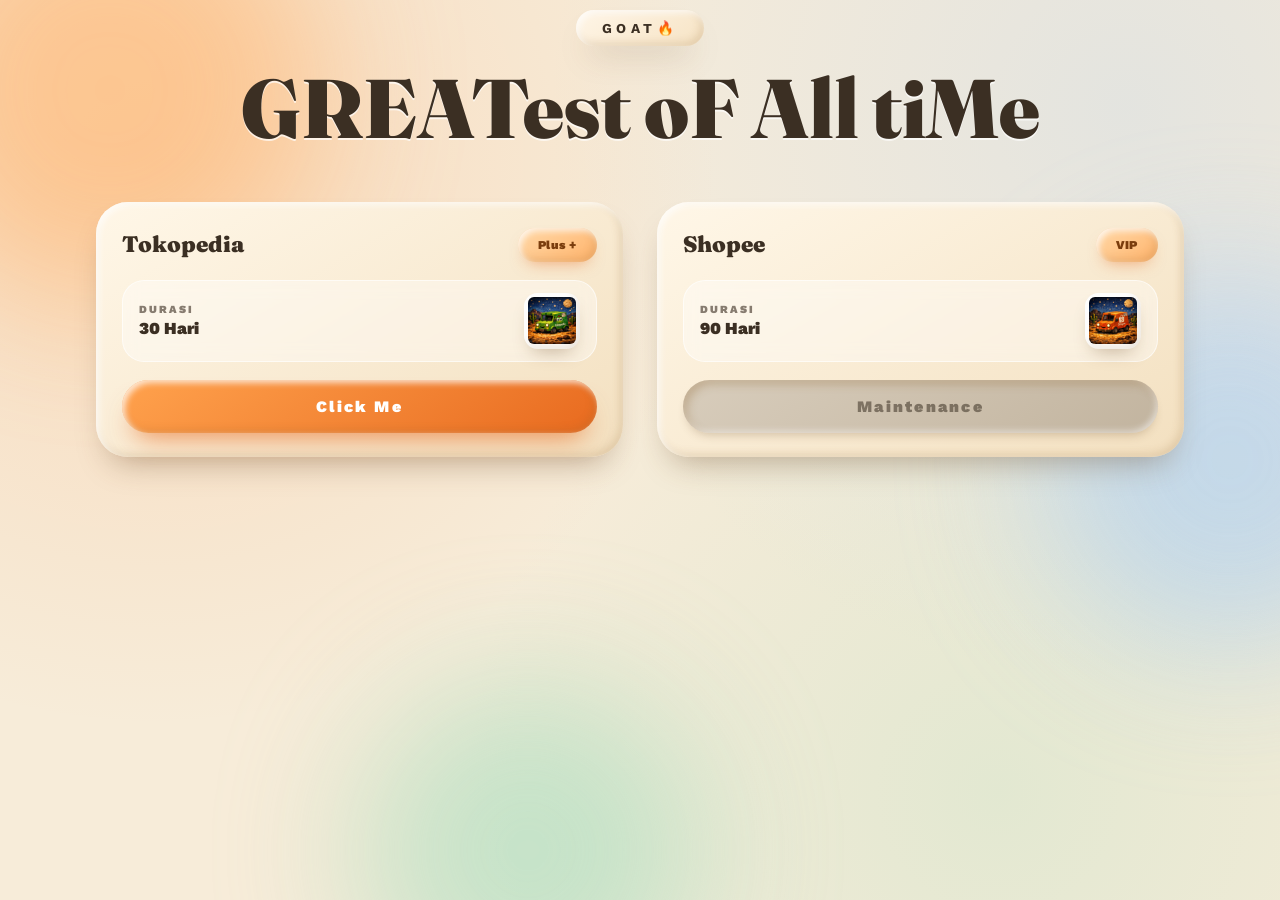
==== commit 5abd984b: "feat: update styles for claymorphism and glassmorphism, enhance layout and responsiveness; remove un" ====
--- a/index.html
+++ b/index.html
@@ -1,10 +1,15 @@
-<!DOCTYPE html>
+<!-- @format -->
+
+<!doctype html>
 <html lang="id">
   <head>
     <meta charset="UTF-8" />
     <meta name="viewport" content="width=device-width, initial-scale=1.0" />
     <meta name="theme-color" content="#f7ecd9" />
-    <meta name="description" content="TOKCER - Pilih paket, bayar pake QRIS, langsung dapat key. Model terbaru Opus 5 Ready!" />
+    <meta
+      name="description"
+      content="TOKCER - Pilih paket, bayar pake QRIS, langsung dapat key. Model terbaru Opus 5 Ready!"
+    />
     <title>TOKCER</title>
     <link rel="icon" type="image/webp" href="img/Tokped-ICO.webp" />
     <link rel="preconnect" href="https://fonts.googleapis.com" />
@@ -20,24 +25,30 @@
     <div class="blob blob-b" aria-hidden="true"></div>
     <div class="blob blob-c" aria-hidden="true"></div>
 
-    <header class="announcement glass" role="banner">
+    <!-- <header class="announcement glass" role="banner">
       <p>Model terbaru <strong>Opus 5</strong> Ready di Tokcer! Yukk Gasken &#128293;</p>
-    </header>
+    </header> -->
 
     <main>
       <section class="hero" aria-label="Hero">
-        <p class="hero-kicker clay-chip">GOAT</p>
+        <p class="hero-kicker clay-chip">GOAT&#128293;</p>
         <h1 class="hero-title">GREATest oF All tiMe</h1>
-        <p class="hero-subtitle">Pilih paket, bayar pake QRIS, langsung dapat key.</p>
+        <!-- <p class="hero-subtitle">
+          Pilih paket, bayar pake QRIS, langsung dapat key.
+        </p> -->
       </section>
 
-      <section id="productGrid" class="product-grid" aria-label="Daftar produk"></section>
+      <section
+        id="productGrid"
+        class="product-grid"
+        aria-label="Daftar produk"
+      ></section>
     </main>
 
-    <footer class="site-footer">
+    <!-- <footer class="site-footer">
       <p>&copy; 2026 TOKCER &middot; Semua harga dalam Rupiah (IDR)</p>
-    </footer>
+    </footer> -->
 
     <script src="js/script.js" defer></script>
   </body>
-</html>+</html>
--- a/css/style.css
+++ b/css/style.css
@@ -1,6 +1,10 @@
-/* =========================================================
-   TOKCER — Claymorphism × Glassmorphism
-   ========================================================= */
+/**
+ * =========================================================
+ *    TOKCER — Claymorphism × Glassmorphism
+ *    =========================================================
+ *
+ * @format
+ */
 
 :root {
   --cream: #f7ecd9;
@@ -19,9 +23,11 @@
 
   /* Clay signature shadows: soft dark under-shadow + white inner highlight */
   --clay-shadow: 0 18px 32px -14px rgba(99, 66, 30, 0.4);
-  --clay-inset: inset 3px 3px 6px rgba(255, 255, 255, 0.75),
+  --clay-inset:
+    inset 3px 3px 6px rgba(255, 255, 255, 0.75),
     inset -3px -3px 8px rgba(140, 95, 40, 0.18);
-  --clay-press: inset 4px 4px 10px rgba(140, 95, 40, 0.3),
+  --clay-press:
+    inset 4px 4px 10px rgba(140, 95, 40, 0.3),
     inset -2px -2px 6px rgba(255, 255, 255, 0.6);
 
   --glass-bg: rgba(255, 255, 255, 0.5);
@@ -48,9 +54,21 @@
   font-weight: 700;
   color: var(--ink);
   background:
-    radial-gradient(circle at 12% 18%, rgba(255, 138, 61, 0.18), transparent 42%),
-    radial-gradient(circle at 88% 12%, rgba(158, 200, 247, 0.22), transparent 42%),
-    radial-gradient(circle at 78% 88%, rgba(143, 216, 178, 0.2), transparent 42%),
+    radial-gradient(
+      circle at 12% 18%,
+      rgba(255, 138, 61, 0.18),
+      transparent 42%
+    ),
+    radial-gradient(
+      circle at 88% 12%,
+      rgba(158, 200, 247, 0.22),
+      transparent 42%
+    ),
+    radial-gradient(
+      circle at 78% 88%,
+      rgba(143, 216, 178, 0.2),
+      transparent 42%
+    ),
     var(--cream);
   overflow-x: hidden;
 }
@@ -125,7 +143,7 @@
 /* ---------- Hero ---------- */
 .hero {
   text-align: center;
-  padding: 56px 20px 28px;
+  padding: 10px 20px 28px;
 }
 
 .hero-kicker {
@@ -176,12 +194,16 @@
   display: flex;
   flex-direction: column;
   gap: 18px;
-  transition: transform 0.25s ease, box-shadow 0.25s ease;
+  transition:
+    transform 0.25s ease,
+    box-shadow 0.25s ease;
 }
 
 .product-card:hover {
   transform: translateY(-6px);
-  box-shadow: 0 26px 44px -18px rgba(99, 66, 30, 0.5), var(--clay-inset);
+  box-shadow:
+    0 26px 44px -18px rgba(99, 66, 30, 0.5),
+    var(--clay-inset);
 }
 
 /* Head: title + sold badge */
@@ -204,11 +226,13 @@
   font-size: 0.75rem;
   font-weight: 900;
   letter-spacing: 0.06em;
-  padding: 8px 14px;
+  padding: 10px 20px;
   border-radius: 999px;
   background: linear-gradient(145deg, #ffd9a8, #ffb36b);
   color: #7a3d0d;
-  box-shadow: 0 8px 16px -8px rgba(232, 106, 31, 0.55), var(--clay-inset);
+  box-shadow:
+    0 8px 16px -8px rgba(232, 106, 31, 0.55),
+    var(--clay-inset);
 }
 
 /* Body: Durasi (left) + brand logo (right, vertically centered) */
@@ -255,7 +279,9 @@
   height: 56px;
   border-radius: var(--radius-sm);
   background: #ffffff;
-  box-shadow: 0 10px 18px -8px rgba(99, 66, 30, 0.35), var(--clay-inset);
+  box-shadow:
+    0 10px 18px -8px rgba(99, 66, 30, 0.35),
+    var(--clay-inset);
 }
 
 .brand-logo {
@@ -289,7 +315,9 @@
   padding: 4px 16px;
   border-radius: 999px;
   background: linear-gradient(145deg, #ffe9c9, #ffca8a);
-  box-shadow: 0 10px 18px -10px rgba(232, 106, 31, 0.6), var(--clay-inset);
+  box-shadow:
+    0 10px 18px -10px rgba(232, 106, 31, 0.6),
+    var(--clay-inset);
 }
 
 /* Buy button */
@@ -308,8 +336,13 @@
   padding: 17px 20px;
   border-radius: 999px;
   background: linear-gradient(145deg, #ffa24d, #e86a1f);
-  box-shadow: 0 16px 26px -12px rgba(232, 106, 31, 0.7), var(--clay-inset);
-  transition: transform 0.15s ease, box-shadow 0.15s ease, filter 0.2s ease;
+  box-shadow:
+    0 16px 26px -12px rgba(232, 106, 31, 0.7),
+    var(--clay-inset);
+  transition:
+    transform 0.15s ease,
+    box-shadow 0.15s ease,
+    filter 0.2s ease;
 }
 
 .buy-btn:hover:not(:disabled) {
@@ -319,14 +352,18 @@
 
 .buy-btn:active:not(:disabled) {
   transform: translateY(1px);
-  box-shadow: 0 6px 12px -6px rgba(232, 106, 31, 0.6), var(--clay-press);
+  box-shadow:
+    0 6px 12px -6px rgba(232, 106, 31, 0.6),
+    var(--clay-press);
 }
 
 .buy-btn:disabled {
   cursor: not-allowed;
   background: linear-gradient(145deg, #d8cdbc, #c2b49f);
   color: rgba(59, 47, 35, 0.55);
-  box-shadow: 0 6px 10px -4px rgba(99, 66, 30, 0.25), var(--clay-press);
+  box-shadow:
+    0 6px 10px -4px rgba(99, 66, 30, 0.25),
+    var(--clay-press);
 }
 
 /* ---------- Footer ---------- */
@@ -368,7 +405,9 @@
   }
 }
 
-@supports not ((backdrop-filter: blur(1px)) or (-webkit-backdrop-filter: blur(1px))) {
+@supports not (
+  (backdrop-filter: blur(1px)) or (-webkit-backdrop-filter: blur(1px))
+) {
   .glass {
     background: rgba(255, 255, 255, 0.82);
   }
@@ -383,4 +422,4 @@
   .product-body {
     background: rgba(255, 255, 255, 0.92);
   }
-}+}
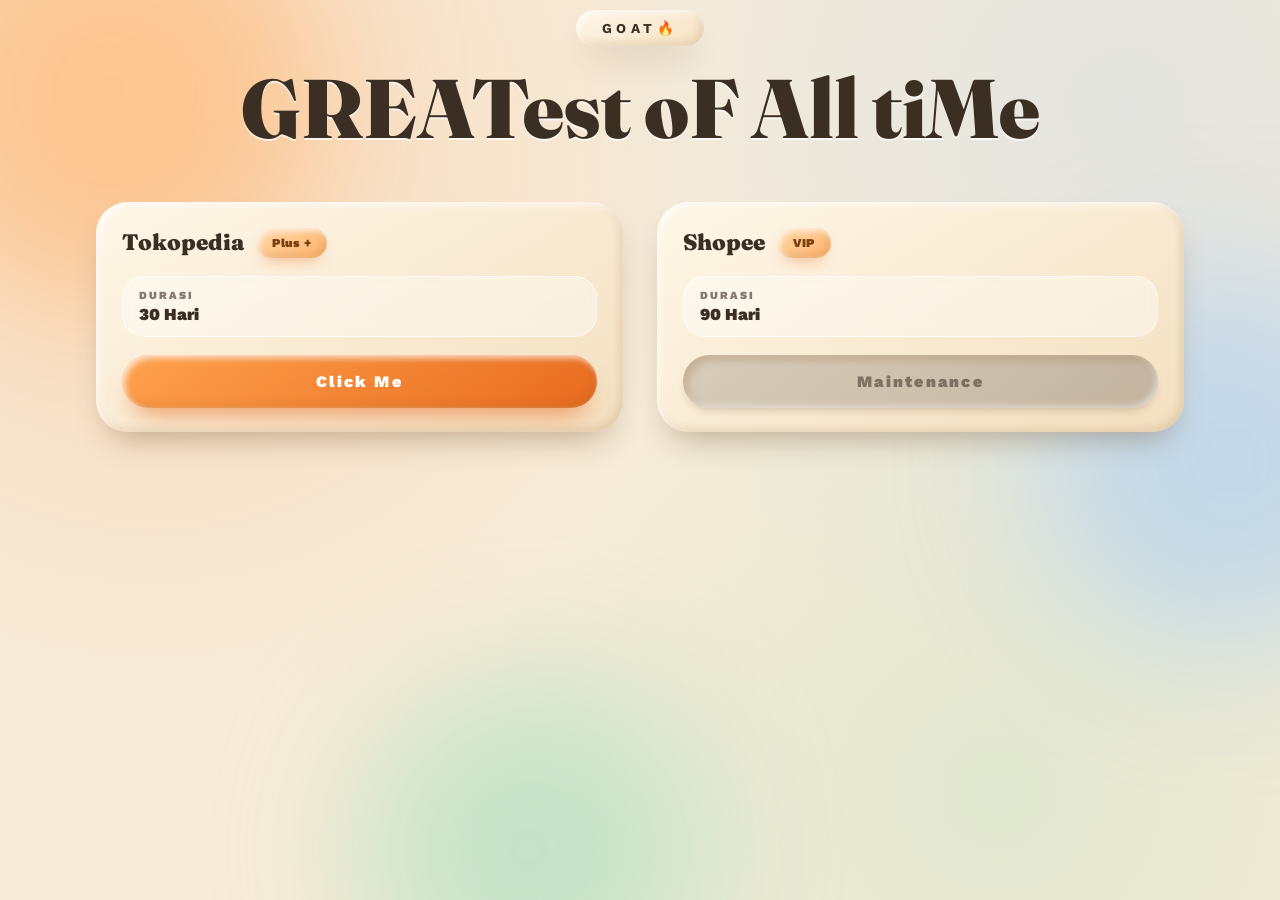
==== commit d3aa7a90: "feat: refactor layout and styles for improved responsiveness; remove unused image references" ====
--- a/index.html
+++ b/index.html
@@ -6,10 +6,6 @@
     <meta charset="UTF-8" />
     <meta name="viewport" content="width=device-width, initial-scale=1.0" />
     <meta name="theme-color" content="#f7ecd9" />
-    <meta
-      name="description"
-      content="TOKCER - Pilih paket, bayar pake QRIS, langsung dapat key. Model terbaru Opus 5 Ready!"
-    />
     <title>TOKCER</title>
     <link rel="icon" type="image/webp" href="img/Tokped-ICO.webp" />
     <link rel="preconnect" href="https://fonts.googleapis.com" />
@@ -24,10 +20,6 @@
     <div class="blob blob-a" aria-hidden="true"></div>
     <div class="blob blob-b" aria-hidden="true"></div>
     <div class="blob blob-c" aria-hidden="true"></div>
-
-    <!-- <header class="announcement glass" role="banner">
-      <p>Model terbaru <strong>Opus 5</strong> Ready di Tokcer! Yukk Gasken &#128293;</p>
-    </header> -->
 
     <main>
       <section class="hero" aria-label="Hero">
@@ -44,11 +36,6 @@
         aria-label="Daftar produk"
       ></section>
     </main>
-
-    <!-- <footer class="site-footer">
-      <p>&copy; 2026 TOKCER &middot; Semua harga dalam Rupiah (IDR)</p>
-    </footer> -->
-
     <script src="js/script.js" defer></script>
   </body>
 </html>
--- a/css/style.css
+++ b/css/style.css
@@ -194,6 +194,8 @@
   display: flex;
   flex-direction: column;
   gap: 18px;
+  position: relative;
+  overflow: hidden;
   transition:
     transform 0.25s ease,
     box-shadow 0.25s ease;
@@ -206,12 +208,22 @@
     var(--clay-inset);
 }
 
-/* Head: title + sold badge */
-.product-head {
+/* Left content column: title + badge, Durasi, price, buy button */
+.card-content {
+  flex: 1 1 auto;
+  min-width: 0;
+  display: flex;
+  flex-direction: column;
+  gap: 18px;
+  position: relative;
+  z-index: 1;
+}
+
+.title-group {
   display: flex;
   align-items: center;
-  justify-content: space-between;
-  gap: 12px;
+  flex-wrap: wrap;
+  gap: 10px 12px;
 }
 
 .product-title {
@@ -226,7 +238,7 @@
   font-size: 0.75rem;
   font-weight: 900;
   letter-spacing: 0.06em;
-  padding: 10px 20px;
+  padding: 8px 16px;
   border-radius: 999px;
   background: linear-gradient(145deg, #ffd9a8, #ffb36b);
   color: #7a3d0d;
@@ -235,12 +247,10 @@
     var(--clay-inset);
 }
 
-/* Body: Durasi (left) + brand logo (right, vertically centered) */
+/* Body: Durasi info */
 .product-body {
   display: flex;
   align-items: center;
-  justify-content: space-between;
-  gap: 14px;
   padding: 12px 16px;
   border-radius: var(--radius-md);
   background: rgba(255, 255, 255, 0.38);
@@ -271,26 +281,26 @@
 }
 
 .brand-logo-container {
-  flex: 0 0 auto;
+  position: absolute;
+  z-index: 0;
+  top: 50%;
+  right: 0;
+  transform: translateY(-50%);
+  width: 68%;
+  height: 92%;
   display: flex;
   align-items: center;
   justify-content: center;
-  width: 56px;
-  height: 56px;
-  border-radius: var(--radius-sm);
-  background: #ffffff;
-  box-shadow:
-    0 10px 18px -8px rgba(99, 66, 30, 0.35),
-    var(--clay-inset);
+  pointer-events: none;
 }
 
 .brand-logo {
-  max-width: 84%;
-  max-height: 84%;
+  max-width: 100%;
+  max-height: 100%;
   width: auto;
   height: auto;
   object-fit: contain;
-  border-radius: 6px;
+  opacity: 0.2;
 }
 
 /* Price row */
@@ -382,6 +392,18 @@
 
   .product-card {
     padding: 22px 20px 20px;
+    gap: 16px;
+  }
+
+  .card-content {
+    gap: 16px;
+  }
+
+  .brand-logo-container {
+    top: 8px;
+    transform: none;
+    width: 78%;
+    height: 45%;
   }
 
   .announcement {
